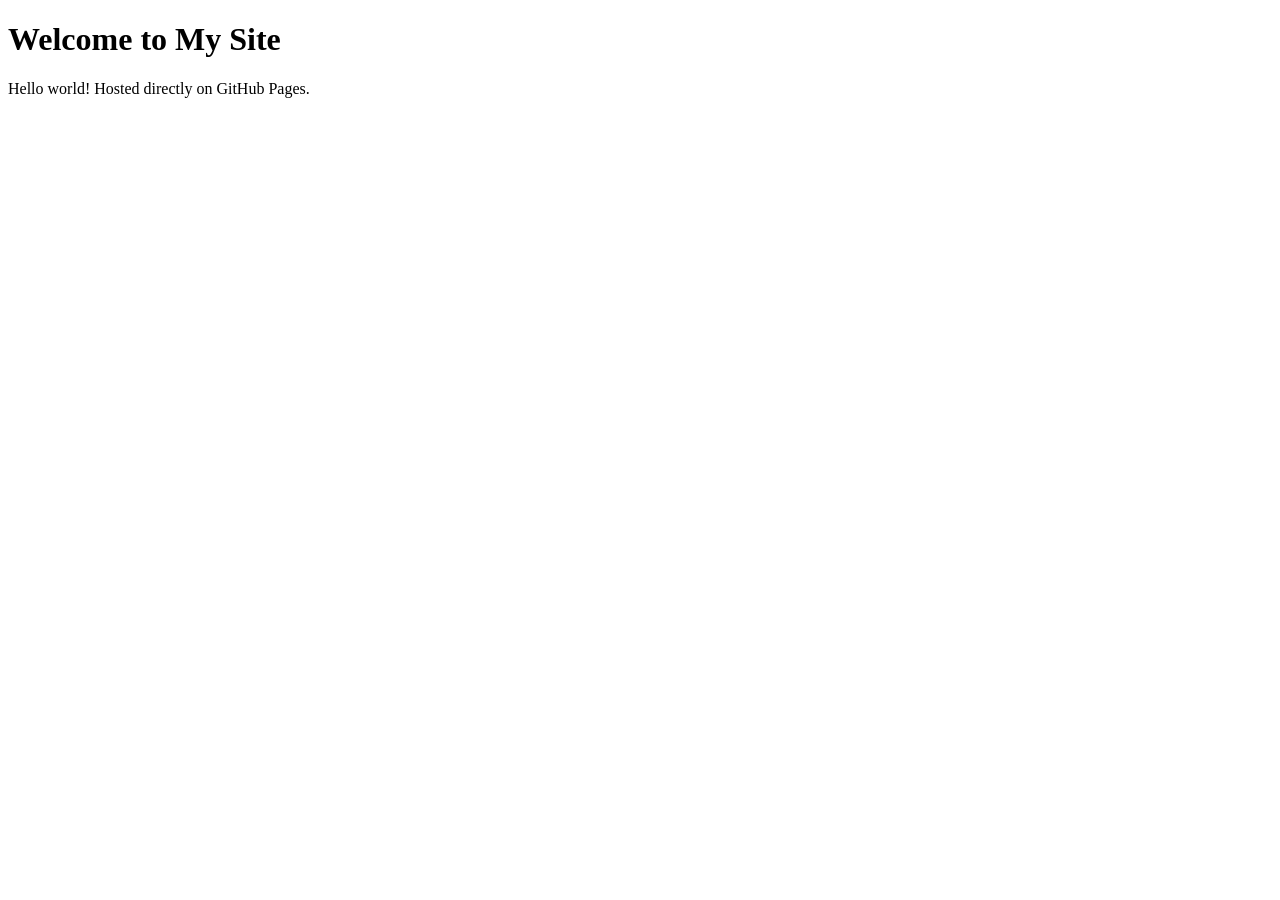
==== index.html @ 66bf608a "Initialization of my research website" ====
<!DOCTYPE html>
<html lang="en">
<head>
  <meta charset="UTF-8">
  <meta name="viewport" content="width=device-width, initial-scale=1.0">
  <title>My Personal Website</title>
</head>
<body>
  <h1>Welcome to My Site</h1>
  <p>Hello world! Hosted directly on GitHub Pages.</p>
</body>
</html>
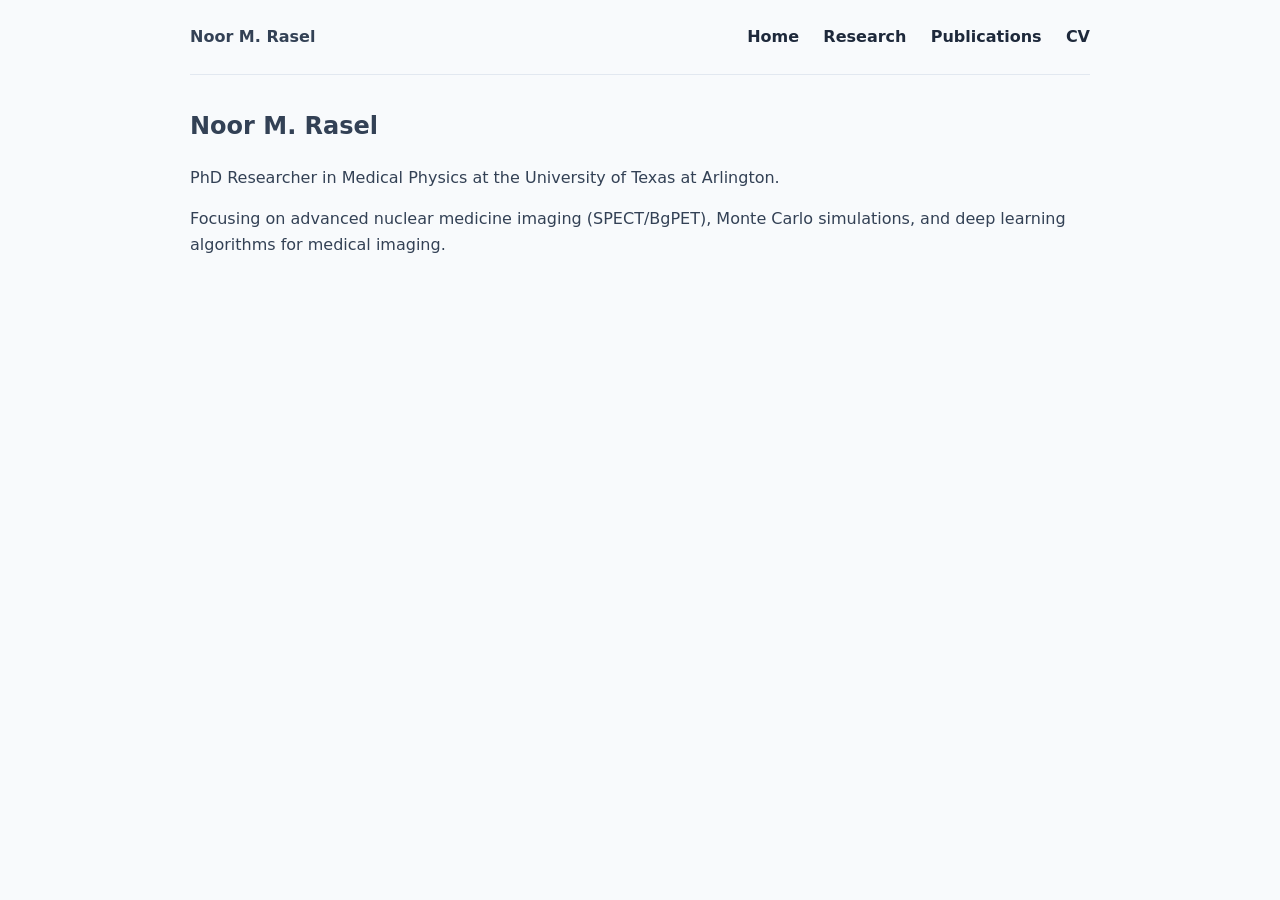
==== commit 5daec55d: "update Updated the title and added navigation and main content sections." ====
--- a/index.html
+++ b/index.html
@@ -1,12 +1,26 @@
 <!DOCTYPE html>
 <html lang="en">
 <head>
-  <meta charset="UTF-8">
-  <meta name="viewport" content="width=device-width, initial-scale=1.0">
-  <title>My Personal Website</title>
+  <meta charset="UTF-8"><meta name="viewport" content="width=device-width, initial-scale=1.0">
+  <title>Noor M. Rasel | PhD Researcher</title>
+  <link rel="stylesheet" href="css/style.css">
 </head>
 <body>
-  <h1>Welcome to My Site</h1>
-  <p>Hello world! Hosted directly on GitHub Pages.</p>
+  <nav>
+    <strong>Noor M. Rasel</strong>
+    <div>
+      <a href="index.html">Home</a>
+      <a href="research.html">Research</a>
+      <a href="publications.html">Publications</a>
+      <a href="cv.html">CV</a>
+    </div>
+  </nav>
+  <main>
+    <section style="margin-top: 2rem;">
+      <h1>Noor M. Rasel</h1>
+      <p>PhD Researcher in Medical Physics at the University of Texas at Arlington.</p>
+      <p>Focusing on advanced nuclear medicine imaging (SPECT/BgPET), Monte Carlo simulations, and deep learning algorithms for medical imaging.</p>
+    </section>
+  </main>
 </body>
 </html>
--- a/css/style.css
+++ b/css/style.css
@@ -0,0 +1,55 @@
+:root {
+  --primary-color: #1e293b;
+  --accent-color: #2563eb;
+  --bg-color: #f8fafc;
+  --text-color: #334155;
+}
+
+body {
+  font-family: system-ui, -apple-system, sans-serif;
+  line-height: 1.6;
+  color: var(--text-color);
+  background-color: var(--bg-color);
+  max-width: 900px;
+  margin: 0 auto;
+  padding: 0 1.5rem;
+}
+
+nav {
+  display: flex;
+  justify-content: space-between;
+  align-items: center;
+  padding: 1.5rem 0;
+  border-bottom: 1px solid #e2e8f0;
+}
+
+nav a {
+  color: var(--primary-color);
+  text-decoration: none;
+  font-weight: 600;
+  margin-left: 1.2rem;
+}
+
+nav a:hover {
+  color: var(--accent-color);
+}
+
+.card {
+  background: white;
+  padding: 1.5rem;
+  border-radius: 8px;
+  box-shadow: 0 1px 3px rgba(0, 0, 0, 0.1);
+  margin-bottom: 1.5rem;
+}
+
+.tag {
+  display: inline-block;
+  background: #eff6ff;
+  color: var(--accent-color);
+  padding: 0.2rem 0.6rem;
+  border-radius: 4px;
+  font-size: 0.85rem;
+  font-weight: 500;
+  margin-right: 0.4rem;
+}
+
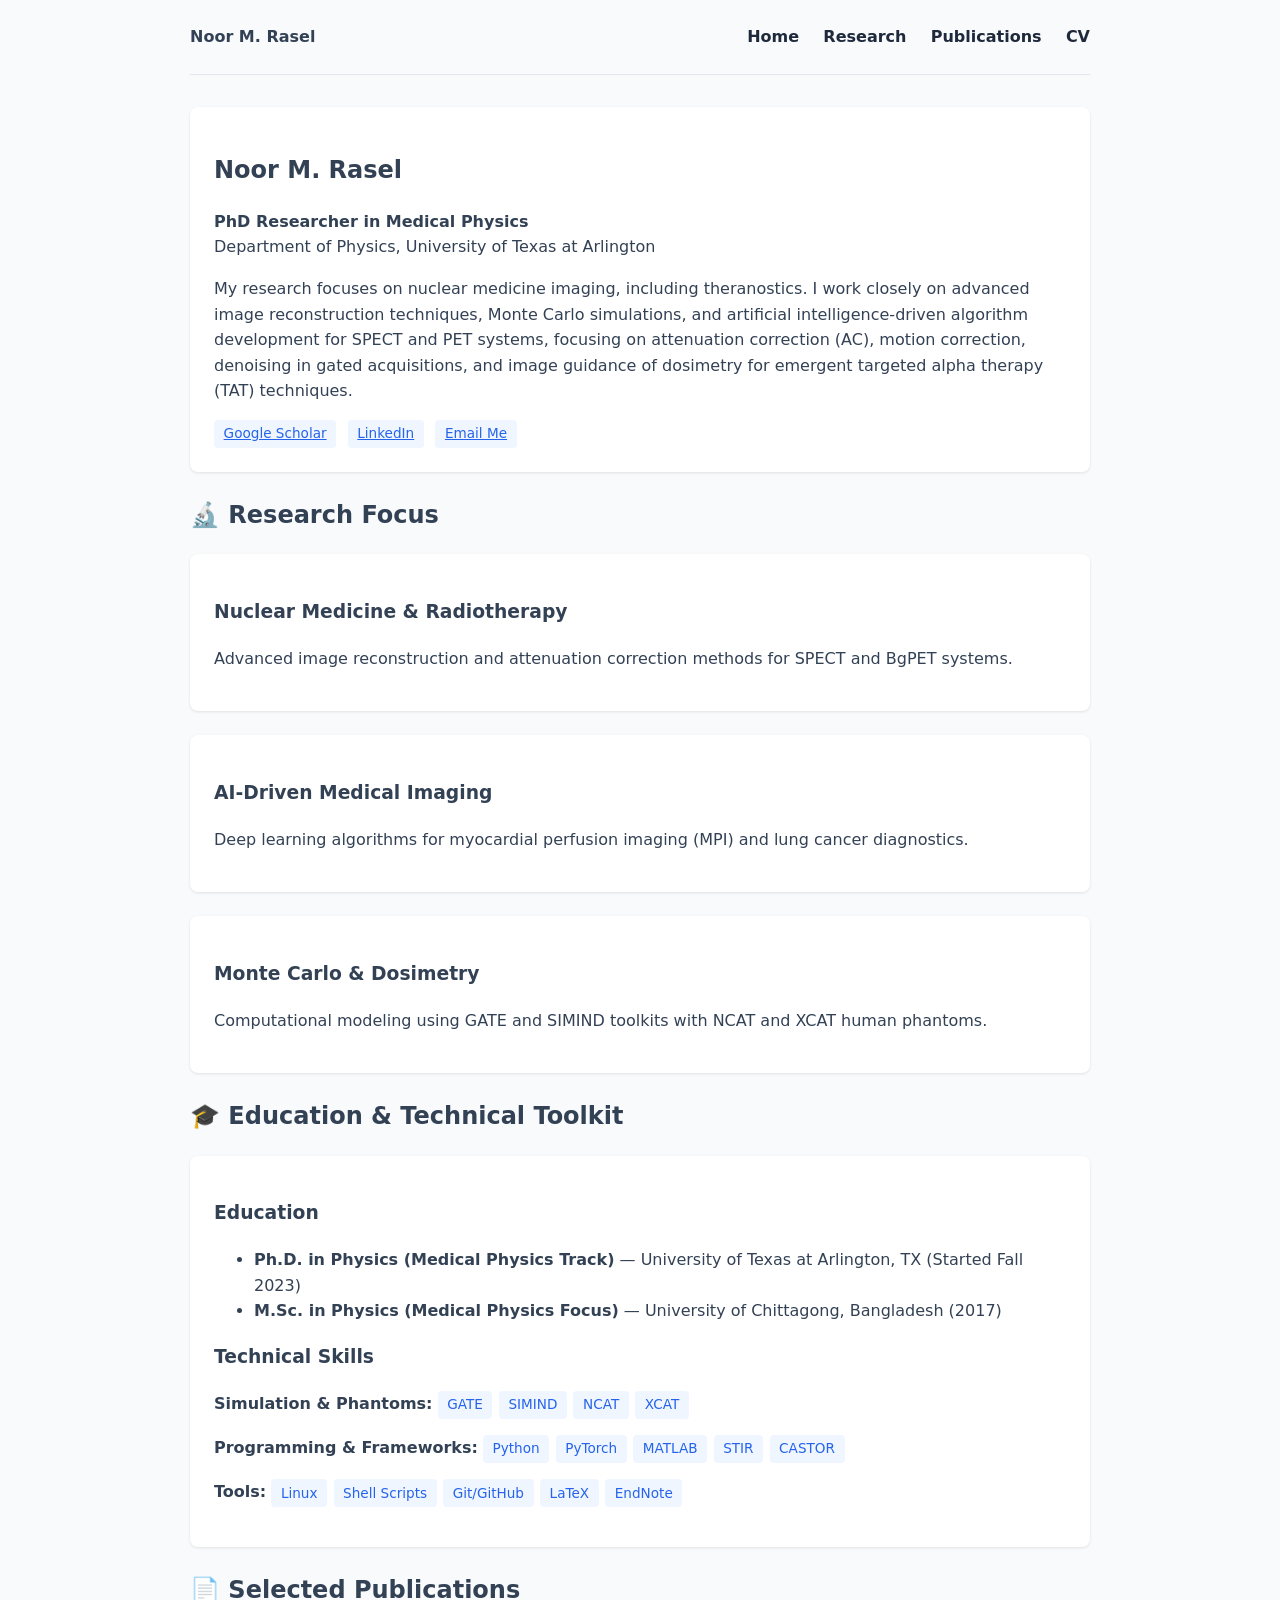
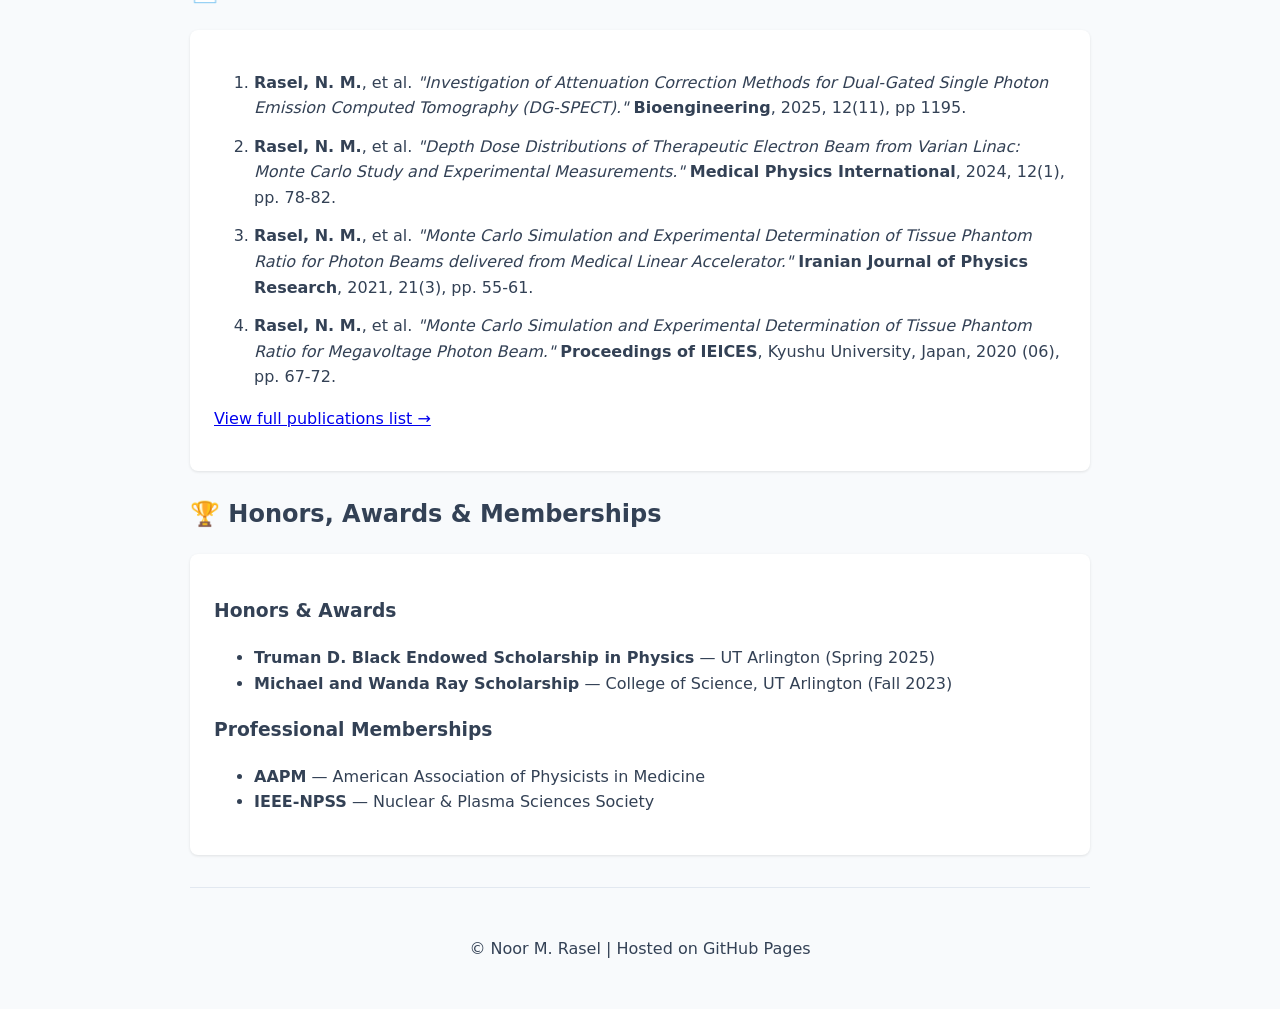
==== commit 9beaa801: "Update index.html with detailed personal information Updated the title and added detailed descriptio" ====
--- a/index.html
+++ b/index.html
@@ -1,11 +1,14 @@
 <!DOCTYPE html>
 <html lang="en">
 <head>
-  <meta charset="UTF-8"><meta name="viewport" content="width=device-width, initial-scale=1.0">
-  <title>Noor M. Rasel | PhD Researcher</title>
+  <meta charset="UTF-8">
+  <meta name="viewport" content="width=device-width, initial-scale=1.0">
+  <title>Noor M. Rasel | PhD Researcher in Medical Physics</title>
   <link rel="stylesheet" href="css/style.css">
 </head>
 <body>
+
+  <!-- Navigation Bar -->
   <nav>
     <strong>Noor M. Rasel</strong>
     <div>
@@ -15,12 +18,103 @@
       <a href="cv.html">CV</a>
     </div>
   </nav>
-  <main>
-    <section style="margin-top: 2rem;">
+
+  <main style="margin-top: 2rem;">
+
+    <!-- Hero / Profile Section -->
+    <section class="card">
       <h1>Noor M. Rasel</h1>
-      <p>PhD Researcher in Medical Physics at the University of Texas at Arlington.</p>
-      <p>Focusing on advanced nuclear medicine imaging (SPECT/BgPET), Monte Carlo simulations, and deep learning algorithms for medical imaging.</p>
+      <p><strong>PhD Researcher in Medical Physics</strong><br>
+      Department of Physics, University of Texas at Arlington</p>
+      
+      <p>My research focuses on nuclear medicine imaging, including theranostics. I work closely on advanced image reconstruction techniques, Monte Carlo simulations, and artificial intelligence-driven algorithm development for SPECT and PET systems, focusing on attenuation correction (AC), motion correction, denoising in gated acquisitions, and image guidance of dosimetry for emergent targeted alpha therapy (TAT) techniques.</p>
+      
+      <div style="margin-top: 1rem;">
+        <a href="https://scholar.google.com/citations?user=KGMNhDIAAAAJ&hl=en" target="_blank" class="tag">Google Scholar</a>
+        <a href="https://www.linkedin.com/in/noor-m-rasel/" target="_blank" class="tag">LinkedIn</a>
+        <a href="mailto:nxr7226@mavs.uta.edu" class="tag">Email Me</a>
+      </div>
     </section>
+
+    <!-- Research Focus -->
+    <section>
+      <h2>🔬 Research Focus</h2>
+      <div class="card">
+        <h3>Nuclear Medicine & Radiotherapy</h3>
+        <p>Advanced image reconstruction and attenuation correction methods for SPECT and BgPET systems.</p>
+      </div>
+      <div class="card">
+        <h3>AI-Driven Medical Imaging</h3>
+        <p>Deep learning algorithms for myocardial perfusion imaging (MPI) and lung cancer diagnostics.</p>
+      </div>
+      <div class="card">
+        <h3>Monte Carlo & Dosimetry</h3>
+        <p>Computational modeling using GATE and SIMIND toolkits with NCAT and XCAT human phantoms.</p>
+      </div>
+    </section>
+
+    <!-- Education & Skills Overview -->
+    <section>
+      <h2>🎓 Education & Technical Toolkit</h2>
+      <div class="card">
+        <h3>Education</h3>
+        <ul>
+          <li><strong>Ph.D. in Physics (Medical Physics Track)</strong> — University of Texas at Arlington, TX (Started Fall 2023)</li>
+          <li><strong>M.Sc. in Physics (Medical Physics Focus)</strong> — University of Chittagong, Bangladesh (2017)</li>
+        </ul>
+
+        <h3>Technical Skills</h3>
+        <p><strong>Simulation & Phantoms:</strong> <span class="tag">GATE</span><span class="tag">SIMIND</span><span class="tag">NCAT</span><span class="tag">XCAT</span></p>
+        <p><strong>Programming & Frameworks:</strong> <span class="tag">Python</span><span class="tag">PyTorch</span><span class="tag">MATLAB</span><span class="tag">STIR</span><span class="tag">CASTOR</span></p>
+        <p><strong>Tools:</strong> <span class="tag">Linux</span><span class="tag">Shell Scripts</span><span class="tag">Git/GitHub</span><span class="tag">LaTeX</span><span class="tag">EndNote</span></p>
+      </div>
+    </section>
+
+    <!-- Selected Publications Highlights -->
+    <section>
+      <h2>📄 Selected Publications</h2>
+      <div class="card">
+        <ol>
+          <li>
+            <strong>Rasel, N. M.</strong>, et al. <em>"Investigation of Attenuation Correction Methods for Dual-Gated Single Photon Emission Computed Tomography (DG-SPECT)."</em> <strong>Bioengineering</strong>, 2025, 12(11), pp 1195.
+          </li>
+          <li style="margin-top: 0.8rem;">
+            <strong>Rasel, N. M.</strong>, et al. <em>"Depth Dose Distributions of Therapeutic Electron Beam from Varian Linac: Monte Carlo Study and Experimental Measurements."</em> <strong>Medical Physics International</strong>, 2024, 12(1), pp. 78-82.
+          </li>
+          <li style="margin-top: 0.8rem;">
+            <strong>Rasel, N. M.</strong>, et al. <em>"Monte Carlo Simulation and Experimental Determination of Tissue Phantom Ratio for Photon Beams delivered from Medical Linear Accelerator."</em> <strong>Iranian Journal of Physics Research</strong>, 2021, 21(3), pp. 55-61.
+          </li>
+          <li style="margin-top: 0.8rem;">
+            <strong>Rasel, N. M.</strong>, et al. <em>"Monte Carlo Simulation and Experimental Determination of Tissue Phantom Ratio for Megavoltage Photon Beam."</em> <strong>Proceedings of IEICES</strong>, Kyushu University, Japan, 2020 (06), pp. 67-72.
+          </li>
+        </ol>
+        <p><a href="publications.html">View full publications list &rarr;</a></p>
+      </div>
+    </section>
+
+    <!-- Honors & Memberships -->
+    <section>
+      <h2>🏆 Honors, Awards & Memberships</h2>
+      <div class="card">
+        <h3>Honors & Awards</h3>
+        <ul>
+          <li><strong>Truman D. Black Endowed Scholarship in Physics</strong> — UT Arlington (Spring 2025)</li>
+          <li><strong>Michael and Wanda Ray Scholarship</strong> — College of Science, UT Arlington (Fall 2023)</li>
+        </ul>
+
+        <h3>Professional Memberships</h3>
+        <ul>
+          <li><strong>AAPM</strong> — American Association of Physicists in Medicine</li>
+          <li><strong>IEEE-NPSS</strong> — Nuclear & Plasma Sciences Society</li>
+        </ul>
+      </div>
+    </section>
+
   </main>
+
+  <footer style="text-align: center; padding: 2rem 0; border-top: 1px solid #e2e8f0; margin-top: 2rem;">
+    <p>&copy; Noor M. Rasel | Hosted on GitHub Pages</p>
+  </footer>
+
 </body>
 </html>
